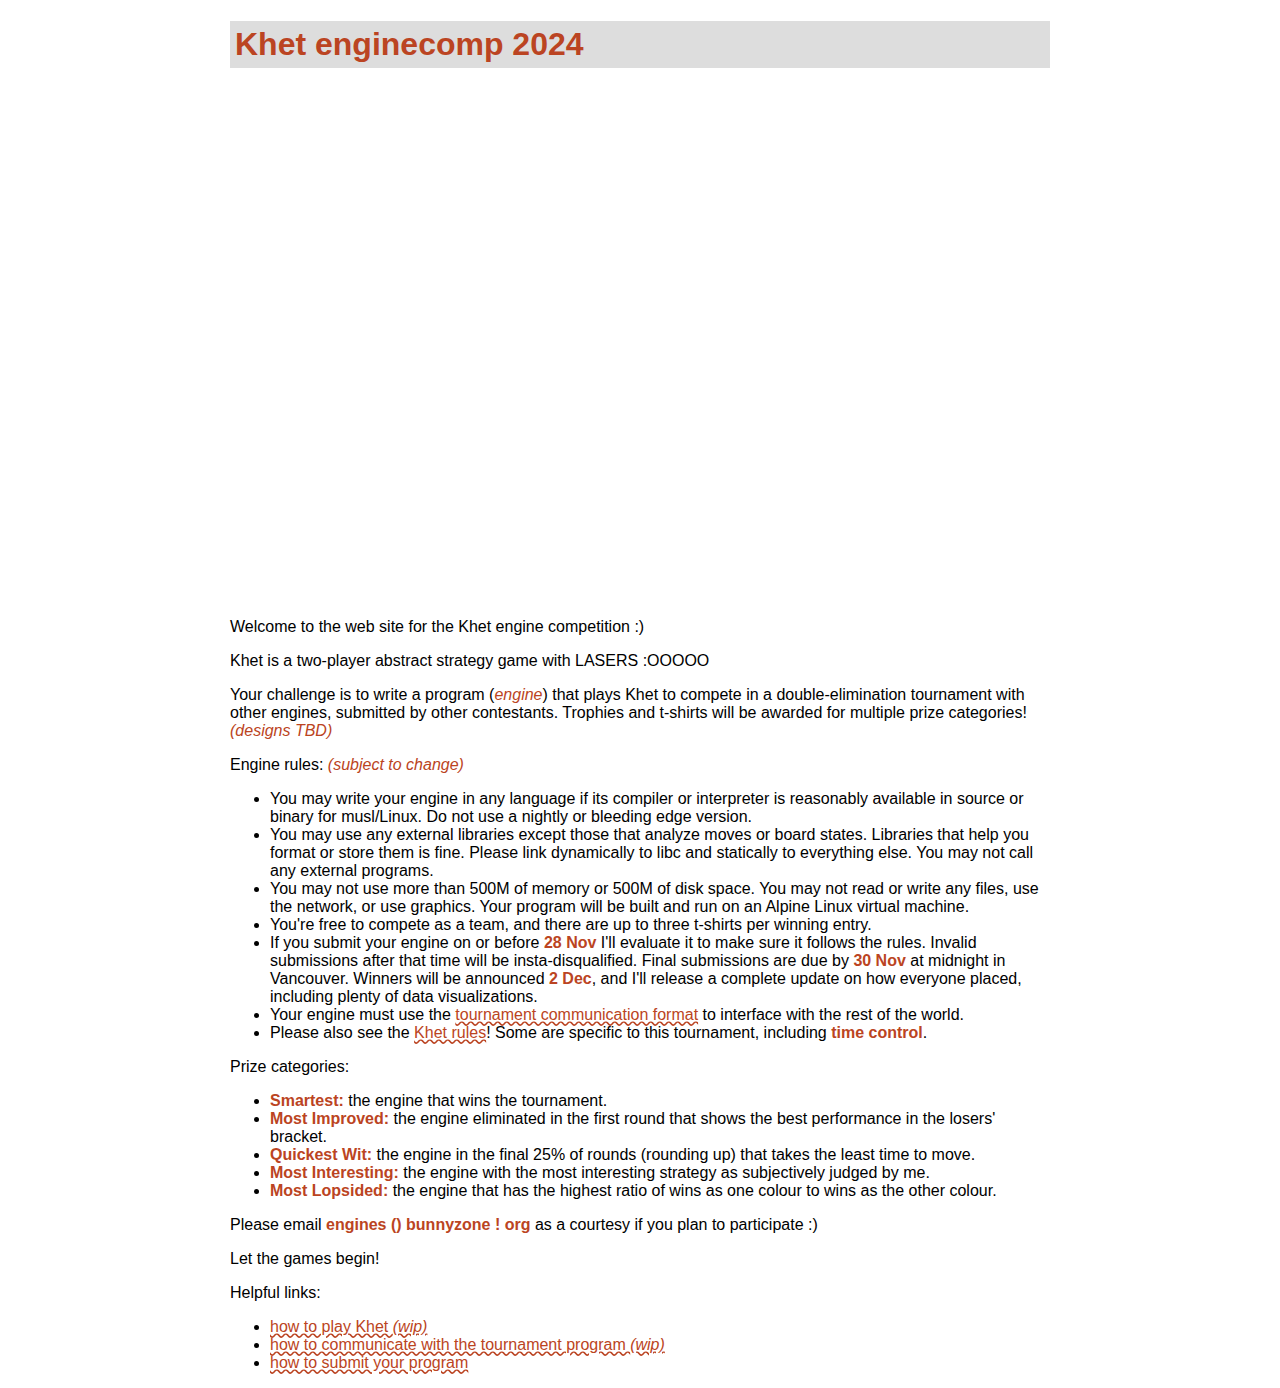
==== enginecomp/index.html @ 95998488 "what the heck" ====
<!DOCTYPE html>
<html>
	<head>
		<meta charset="utf-8">
		<meta name="viewport" content="width=device-width, initial-scale=1">
		<meta name="title" content="Khet enginecomp 2024">
		<meta name="description" content="Write a program to play chess with lasers and also in ancient Egypt">
		<title>enginecomp</title>
		<link rel="stylesheet" href="style.css">
		<script src="game/bot.js"></script>
	</head>
	<body>
		<h1>Khet enginecomp 2024</h1>
		<canvas width="640" height="512" id="botboard"></canvas>
		<p>Welcome to the web site for the Khet engine competition :)</p>
		<p>Khet is a two-player abstract strategy game with LASERS :OOOOO</p>
		<p>Your challenge is to write a program (<i>engine</i>) that plays Khet to compete in a double-elimination tournament with other engines, submitted by other contestants. Trophies and t-shirts will be awarded for multiple prize categories! <i>(designs TBD)</i></p>
		<p>Engine rules: <i>(subject to change)</i></p>
		<ul>
			<li>You may write your engine in any language if its compiler or interpreter is reasonably available in source or binary for musl/Linux. Do not use a nightly or bleeding edge version.</li>
			<li>You may use any external libraries except those that analyze moves or board states. Libraries that help you format or store them is fine. Please link dynamically to libc and statically to everything else. You may not call any external programs.</li>
			<li>You may not use more than 500M of memory or 500M of disk space. You may not read or write any files, use the network, or use graphics. Your program will be built and run on an Alpine Linux virtual machine.</li>
			<li>You're free to compete as a team, and there are up to three t-shirts per winning entry.</li>
			<li>If you submit your engine on or before <b>28 Nov</b> I'll evaluate it to make sure it follows the rules. Invalid submissions after that time will be insta-disqualified. Final submissions are due by <b>30 Nov</b> at midnight in Vancouver. Winners will be announced <b>2 Dec</b>, and I'll release a complete update on how everyone placed, including plenty of data visualizations.</li>
			<li>Your engine must use the <a href="format.html">tournament communication format</a> to interface with the rest of the world.</li>
			<li>Please also see the <a href="khet.html">Khet rules</a>! Some are specific to this tournament, including <b>time control</b>.</li>
		</ul>
		<p>Prize categories:</p>
		<ul>
			<li><b>Smartest:</b> the engine that wins the tournament.</li>
			<li><b>Most Improved:</b> the engine eliminated in the first round that shows the best performance in the losers' bracket.</li>
			<li><b>Quickest Wit:</b> the engine in the final 25% of rounds (rounding up) that takes the least time to move.</li>
			<li><b>Most Interesting:</b> the engine with the most interesting strategy as subjectively judged by me.</li>
			<li><b>Most Lopsided:</b> the engine that has the highest ratio of wins as one colour to wins as the other colour.</li>
		</ul>
		<p>Please email <b><nobr>engines&nbsp;()&nbsp;bunnyzone&nbsp;!&nbsp;org</nobr></b> as a courtesy if you plan to participate :)</p>
		<p>Let the games begin!</p>
		<p>Helpful links:</p>
		<ul>
			<li><a href="khet.html">how to play Khet <i>(wip)</i></a></li>
			<li><a href="format.html">how to communicate with the tournament program <i>(wip)</i></a></li>
			<li><a href="submit.html">how to submit your program</a></li>
		</ul>
	</body>
</html>
---- enginecomp/style.css ----
/*
000
ddd
fff
b99 b75 b42
9ab 59b 27b
*/

body {
  max-width: 820px;
  margin: auto;
  font-family: "Arial", sans-serif;
  padding: 0 20px;
}

a, i, b, h1, h2, h3, code {
  color: #b42;
}

a {
  text-decoration-style: wavy;
}

h1, h2, h3 {
  background-color: #ddd;
  padding: 5px;
}

code {
  font-family: "Fira Code", monospace;
}

::selection {
  background-color: #ddd;
}

h1::selection, h2::selection, h3::selection {
  background-color: #fff;
}

img, canvas {
  display: block;
  margin: auto;
  max-width: 100%;
}

figcaption {
  text-align: center;
}
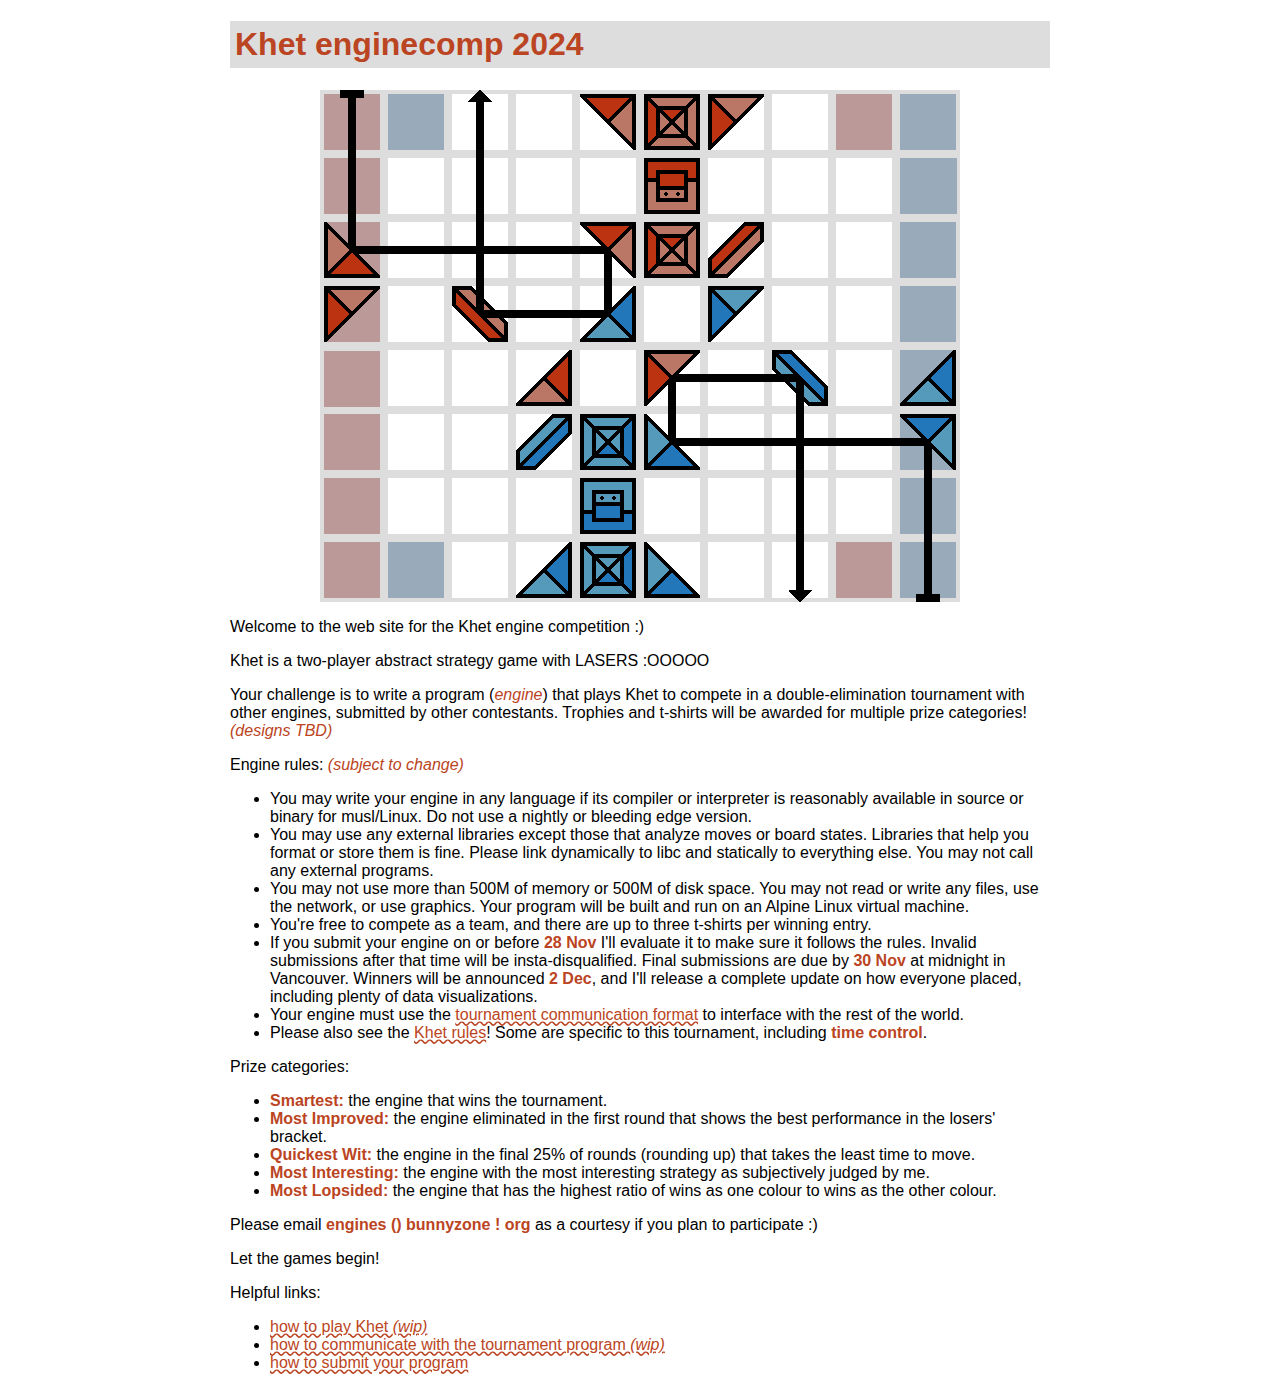
==== commit 3a726934: "khet: pause js" ====
--- a/enginecomp/index.html
+++ b/enginecomp/index.html
@@ -7,11 +7,16 @@
 		<meta name="description" content="Write a program to play chess with lasers and also in ancient Egypt">
 		<title>enginecomp</title>
 		<link rel="stylesheet" href="style.css">
+		<!--
 		<script src="game/bot.js"></script>
+		-->
 	</head>
 	<body>
 		<h1>Khet enginecomp 2024</h1>
+		<!--
 		<canvas width="640" height="512" id="botboard"></canvas>
+		-->
+		<img src="art/dynasty.png">
 		<p>Welcome to the web site for the Khet engine competition :)</p>
 		<p>Khet is a two-player abstract strategy game with LASERS :OOOOO</p>
 		<p>Your challenge is to write a program (<i>engine</i>) that plays Khet to compete in a double-elimination tournament with other engines, submitted by other contestants. Trophies and t-shirts will be awarded for multiple prize categories! <i>(designs TBD)</i></p>
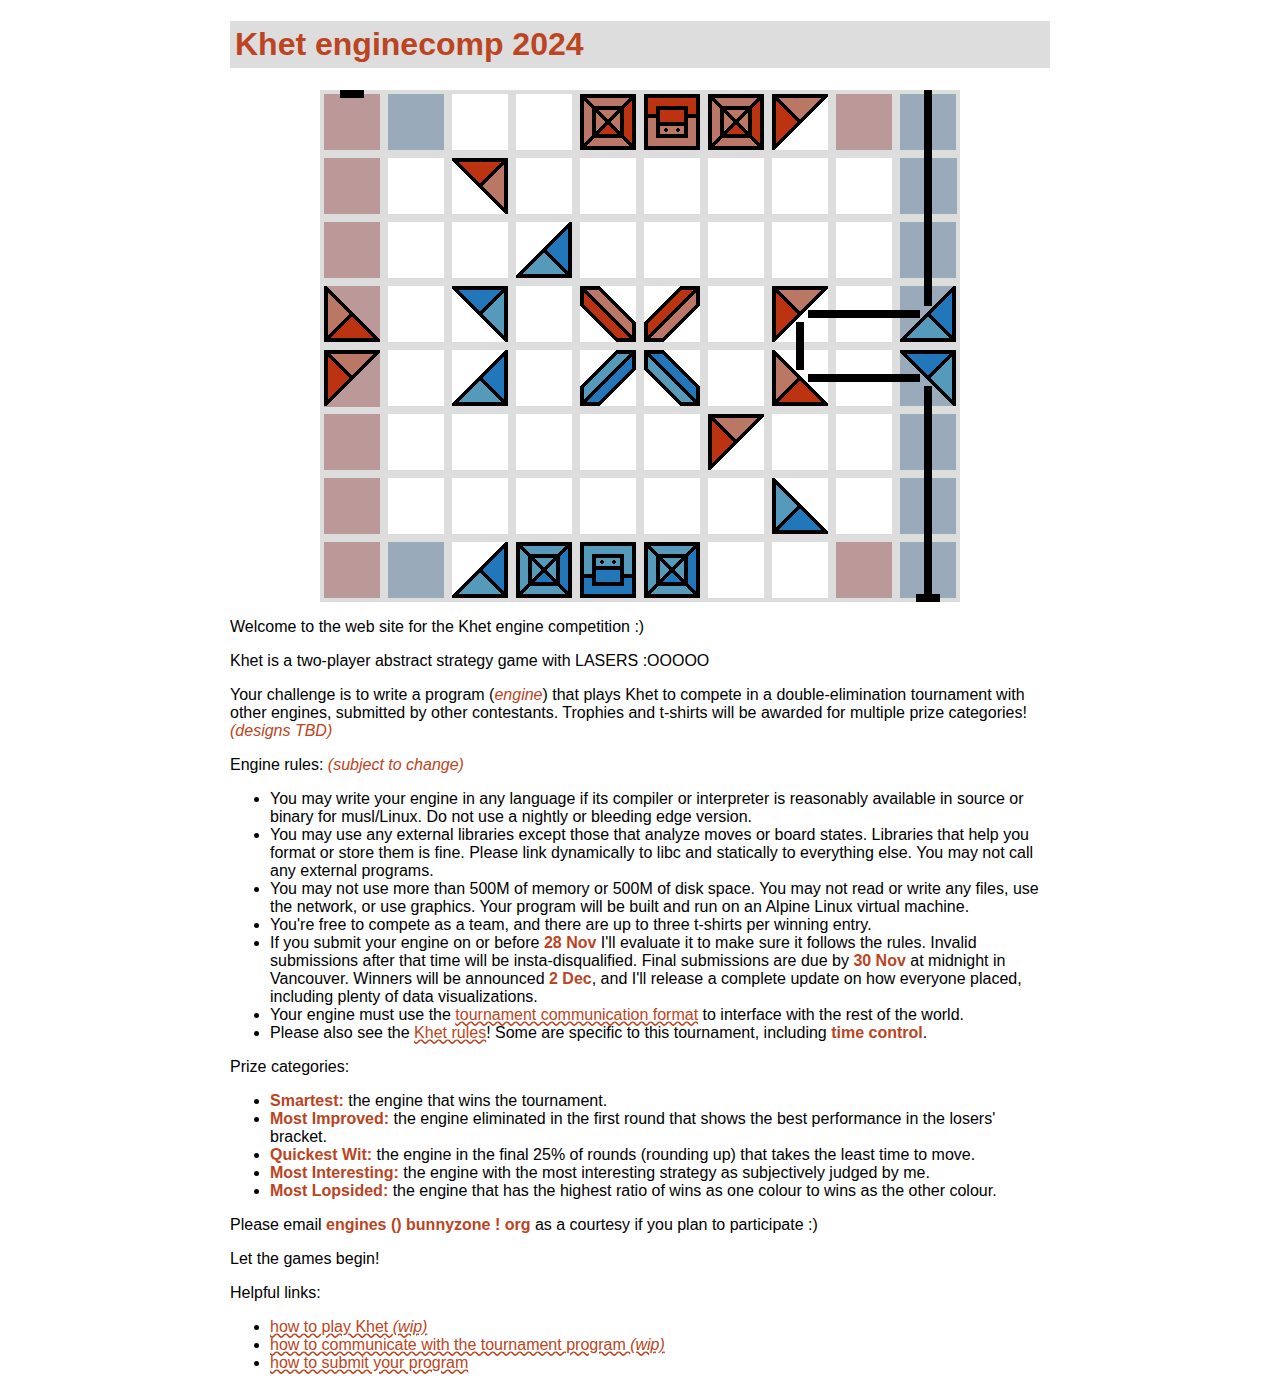
==== commit 81e66d76: "minor revisions" ====
--- a/enginecomp/index.html
+++ b/enginecomp/index.html
@@ -7,16 +7,11 @@
 		<meta name="description" content="Write a program to play chess with lasers and also in ancient Egypt">
 		<title>enginecomp</title>
 		<link rel="stylesheet" href="style.css">
-		<!--
 		<script src="game/bot.js"></script>
-		-->
 	</head>
 	<body>
 		<h1>Khet enginecomp 2024</h1>
-		<!--
 		<canvas width="640" height="512" id="botboard"></canvas>
-		-->
-		<img src="art/dynasty.png">
 		<p>Welcome to the web site for the Khet engine competition :)</p>
 		<p>Khet is a two-player abstract strategy game with LASERS :OOOOO</p>
 		<p>Your challenge is to write a program (<i>engine</i>) that plays Khet to compete in a double-elimination tournament with other engines, submitted by other contestants. Trophies and t-shirts will be awarded for multiple prize categories! <i>(designs TBD)</i></p>
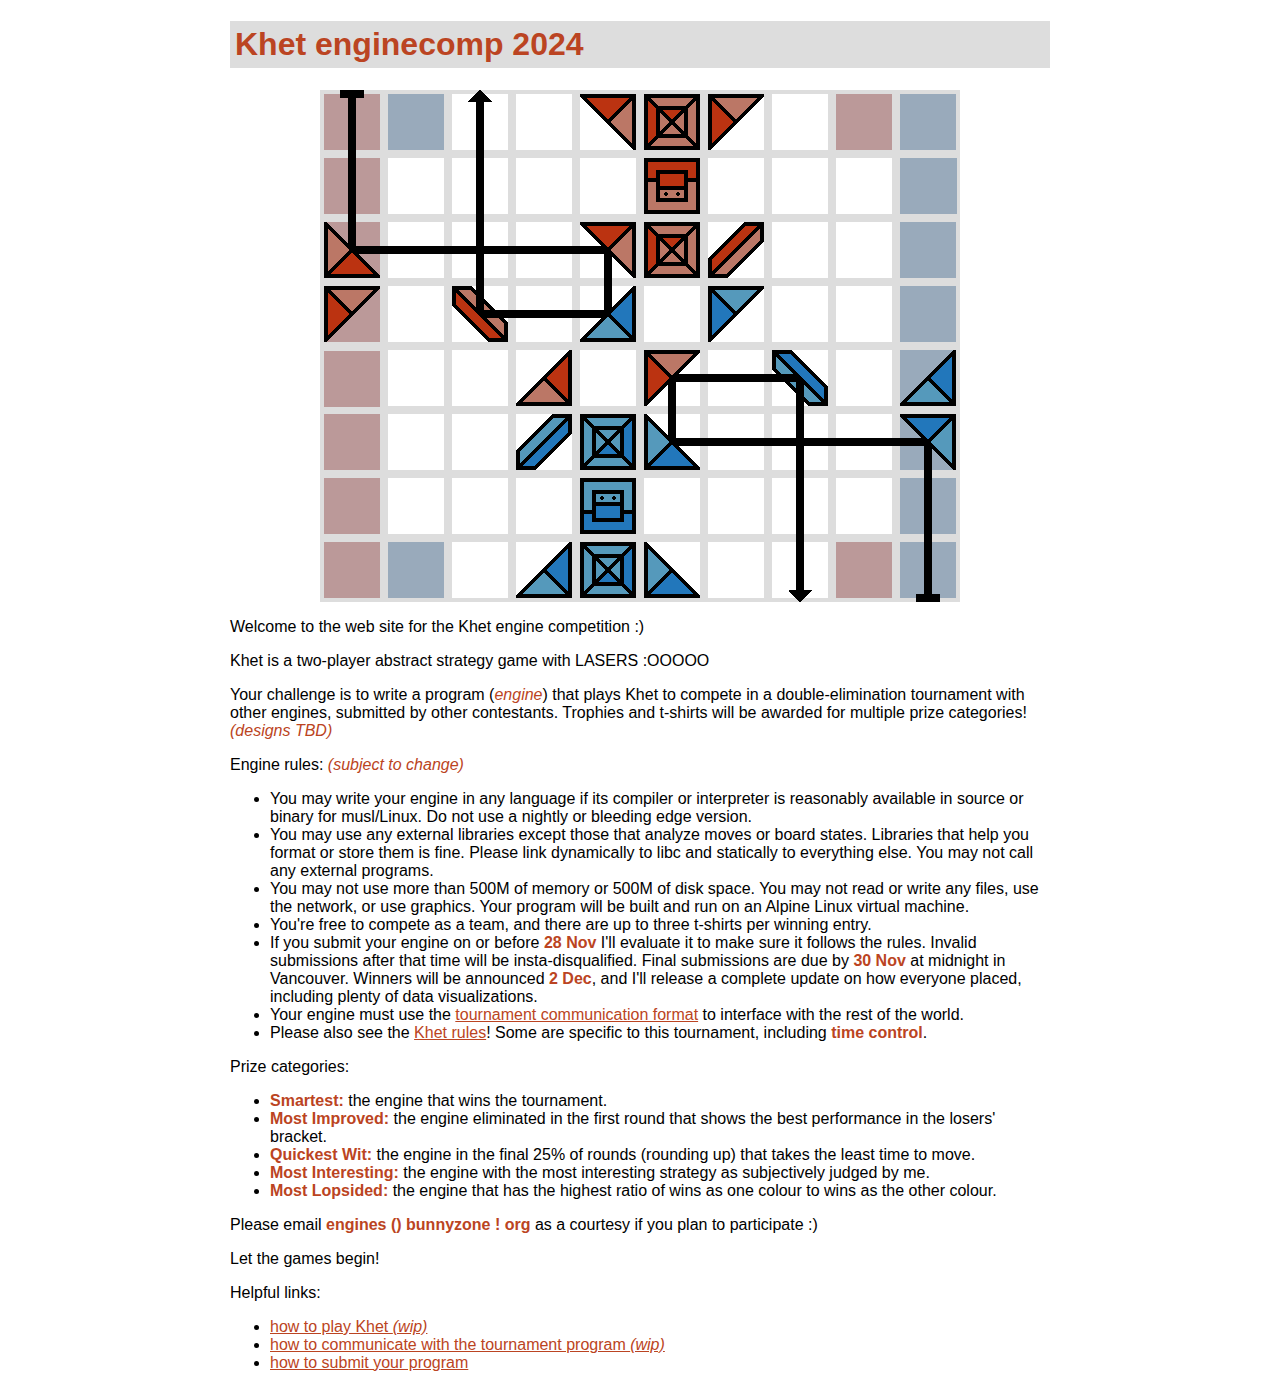
==== commit b5e5cefe: "kill bot" ====
--- a/enginecomp/index.html
+++ b/enginecomp/index.html
@@ -11,7 +11,7 @@
 	</head>
 	<body>
 		<h1>Khet enginecomp 2024</h1>
-		<canvas width="640" height="512" id="botboard"></canvas>
+		<img src="art/dynasty.png">
 		<p>Welcome to the web site for the Khet engine competition :)</p>
 		<p>Khet is a two-player abstract strategy game with LASERS :OOOOO</p>
 		<p>Your challenge is to write a program (<i>engine</i>) that plays Khet to compete in a double-elimination tournament with other engines, submitted by other contestants. Trophies and t-shirts will be awarded for multiple prize categories! <i>(designs TBD)</i></p>
--- a/enginecomp/style.css
+++ b/enginecomp/style.css
@@ -15,10 +15,6 @@
 
 a, i, b, h1, h2, h3, code {
   color: #b42;
-}
-
-a {
-  text-decoration-style: wavy;
 }
 
 h1, h2, h3 {
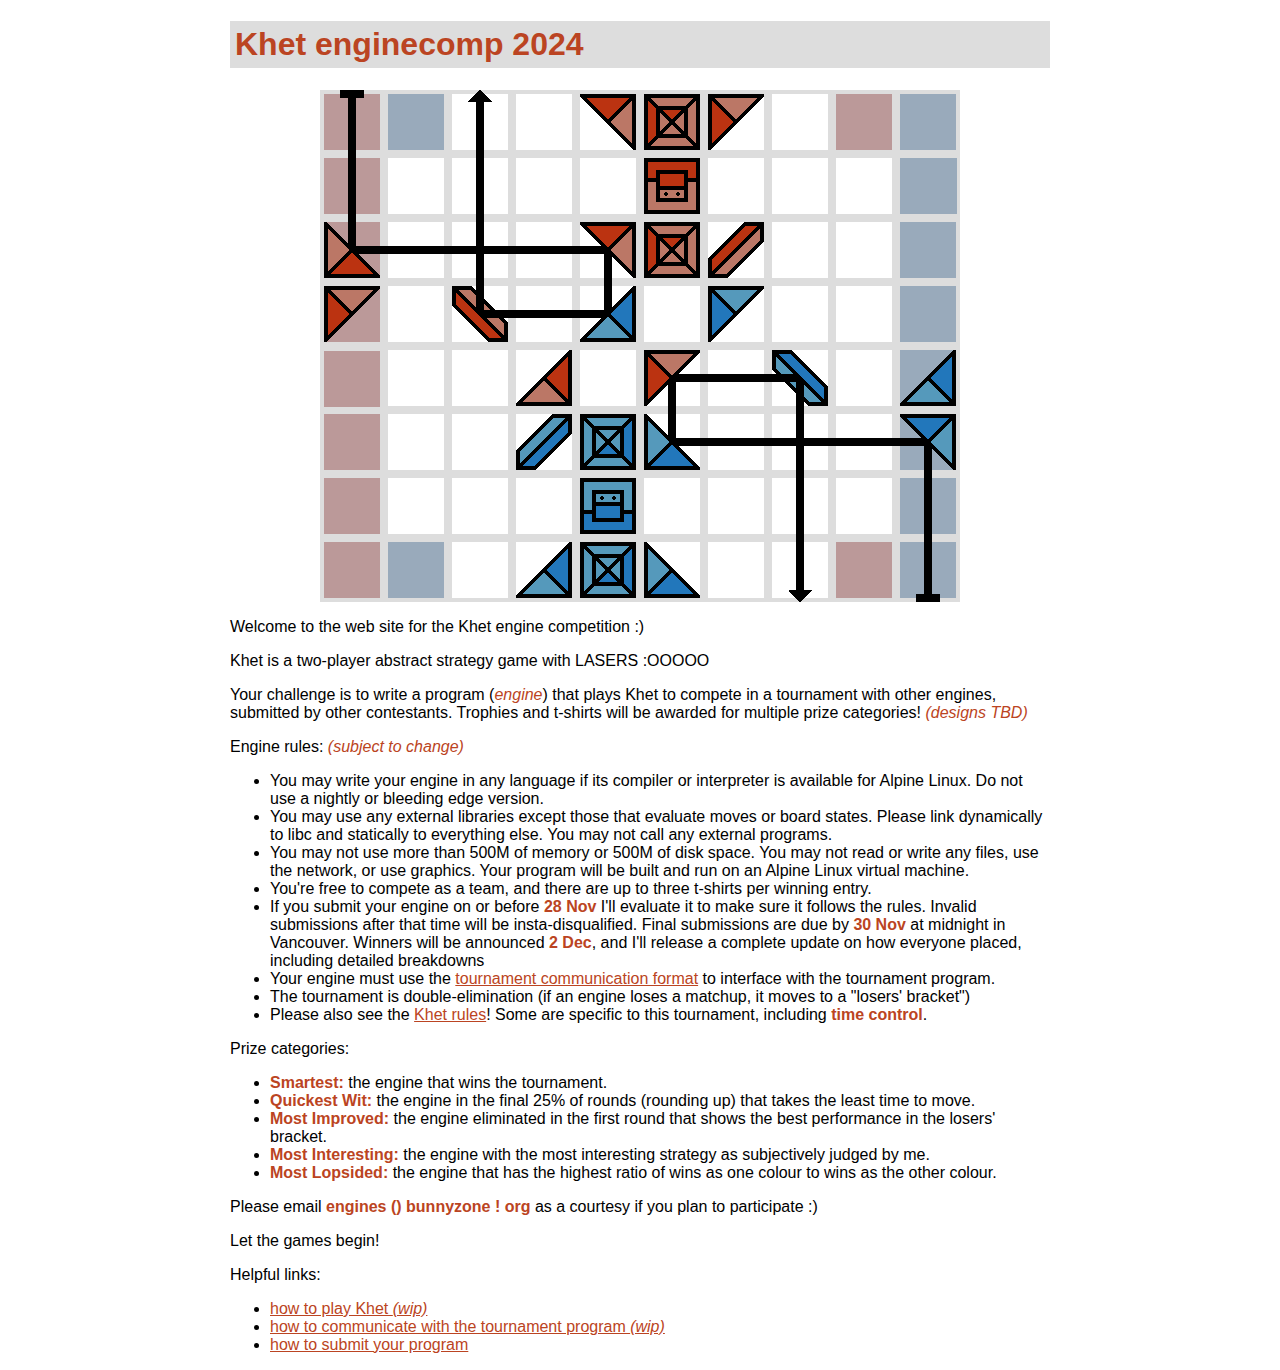
==== commit c60606a8: "word choice" ====
--- a/enginecomp/index.html
+++ b/enginecomp/index.html
@@ -14,22 +14,23 @@
 		<img src="art/dynasty.png">
 		<p>Welcome to the web site for the Khet engine competition :)</p>
 		<p>Khet is a two-player abstract strategy game with LASERS :OOOOO</p>
-		<p>Your challenge is to write a program (<i>engine</i>) that plays Khet to compete in a double-elimination tournament with other engines, submitted by other contestants. Trophies and t-shirts will be awarded for multiple prize categories! <i>(designs TBD)</i></p>
+		<p>Your challenge is to write a program (<i>engine</i>) that plays Khet to compete in a tournament with other engines, submitted by other contestants. Trophies and t-shirts will be awarded for multiple prize categories! <i>(designs TBD)</i></p>
 		<p>Engine rules: <i>(subject to change)</i></p>
 		<ul>
-			<li>You may write your engine in any language if its compiler or interpreter is reasonably available in source or binary for musl/Linux. Do not use a nightly or bleeding edge version.</li>
-			<li>You may use any external libraries except those that analyze moves or board states. Libraries that help you format or store them is fine. Please link dynamically to libc and statically to everything else. You may not call any external programs.</li>
+			<li>You may write your engine in any language if its compiler or interpreter is available for Alpine Linux. Do not use a nightly or bleeding edge version.</li>
+			<li>You may use any external libraries except those that evaluate moves or board states. Please link dynamically to libc and statically to everything else. You may not call any external programs.</li>
 			<li>You may not use more than 500M of memory or 500M of disk space. You may not read or write any files, use the network, or use graphics. Your program will be built and run on an Alpine Linux virtual machine.</li>
 			<li>You're free to compete as a team, and there are up to three t-shirts per winning entry.</li>
-			<li>If you submit your engine on or before <b>28 Nov</b> I'll evaluate it to make sure it follows the rules. Invalid submissions after that time will be insta-disqualified. Final submissions are due by <b>30 Nov</b> at midnight in Vancouver. Winners will be announced <b>2 Dec</b>, and I'll release a complete update on how everyone placed, including plenty of data visualizations.</li>
-			<li>Your engine must use the <a href="format.html">tournament communication format</a> to interface with the rest of the world.</li>
+			<li>If you submit your engine on or before <b>28 Nov</b> I'll evaluate it to make sure it follows the rules. Invalid submissions after that time will be insta-disqualified. Final submissions are due by <b>30 Nov</b> at midnight in Vancouver. Winners will be announced <b>2 Dec</b>, and I'll release a complete update on how everyone placed, including detailed breakdowns</li>
+			<li>Your engine must use the <a href="format.html">tournament communication format</a> to interface with the tournament program.</li>
+			<li>The tournament is double-elimination (if an engine loses a matchup, it moves to a "losers' bracket")</li>
 			<li>Please also see the <a href="khet.html">Khet rules</a>! Some are specific to this tournament, including <b>time control</b>.</li>
 		</ul>
 		<p>Prize categories:</p>
 		<ul>
 			<li><b>Smartest:</b> the engine that wins the tournament.</li>
+			<li><b>Quickest Wit:</b> the engine in the final 25% of rounds (rounding up) that takes the least time to move.</li>
 			<li><b>Most Improved:</b> the engine eliminated in the first round that shows the best performance in the losers' bracket.</li>
-			<li><b>Quickest Wit:</b> the engine in the final 25% of rounds (rounding up) that takes the least time to move.</li>
 			<li><b>Most Interesting:</b> the engine with the most interesting strategy as subjectively judged by me.</li>
 			<li><b>Most Lopsided:</b> the engine that has the highest ratio of wins as one colour to wins as the other colour.</li>
 		</ul>
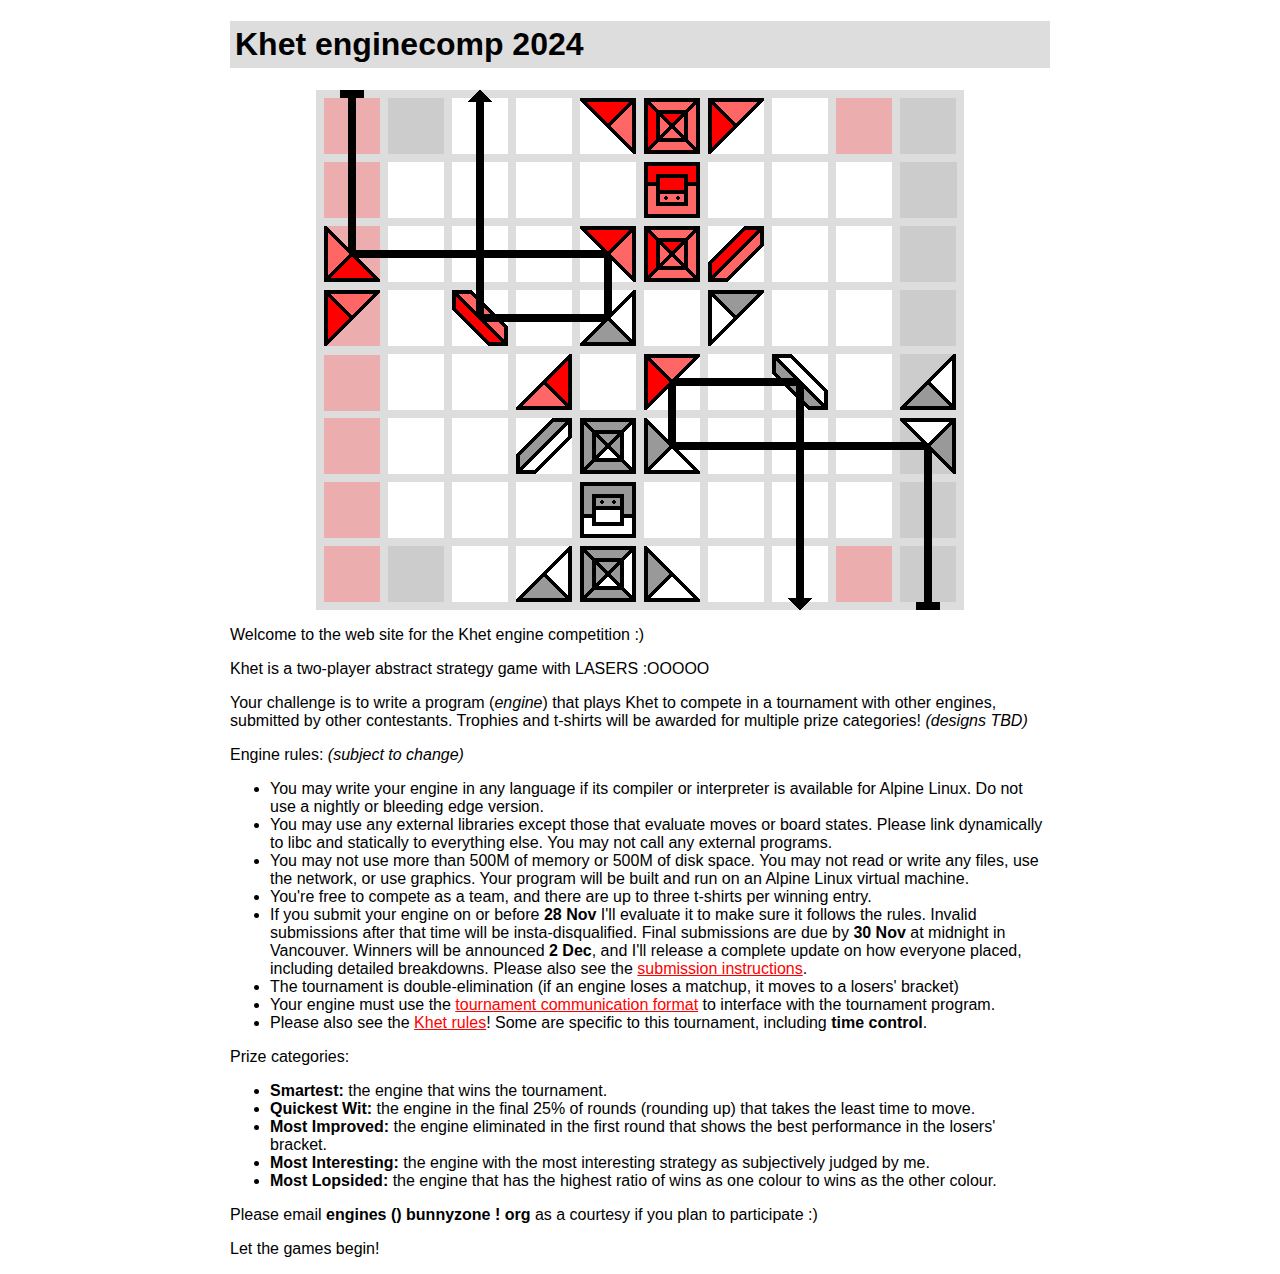
==== commit 5f1341a4: "fluff" ====
--- a/enginecomp/index.html
+++ b/enginecomp/index.html
@@ -21,9 +21,9 @@
 			<li>You may use any external libraries except those that evaluate moves or board states. Please link dynamically to libc and statically to everything else. You may not call any external programs.</li>
 			<li>You may not use more than 500M of memory or 500M of disk space. You may not read or write any files, use the network, or use graphics. Your program will be built and run on an Alpine Linux virtual machine.</li>
 			<li>You're free to compete as a team, and there are up to three t-shirts per winning entry.</li>
-			<li>If you submit your engine on or before <b>28 Nov</b> I'll evaluate it to make sure it follows the rules. Invalid submissions after that time will be insta-disqualified. Final submissions are due by <b>30 Nov</b> at midnight in Vancouver. Winners will be announced <b>2 Dec</b>, and I'll release a complete update on how everyone placed, including detailed breakdowns</li>
+			<li>If you submit your engine on or before <b>28 Nov</b> I'll evaluate it to make sure it follows the rules. Invalid submissions after that time will be insta-disqualified. Final submissions are due by <b>30 Nov</b> at midnight in Vancouver. Winners will be announced <b>2 Dec</b>, and I'll release a complete update on how everyone placed, including detailed breakdowns. Please also see the <a href="submit.html">submission instructions</a>.</li>
+			<li>The tournament is double-elimination (if an engine loses a matchup, it moves to a losers' bracket)</li>
 			<li>Your engine must use the <a href="format.html">tournament communication format</a> to interface with the tournament program.</li>
-			<li>The tournament is double-elimination (if an engine loses a matchup, it moves to a "losers' bracket")</li>
 			<li>Please also see the <a href="khet.html">Khet rules</a>! Some are specific to this tournament, including <b>time control</b>.</li>
 		</ul>
 		<p>Prize categories:</p>
@@ -36,11 +36,5 @@
 		</ul>
 		<p>Please email <b><nobr>engines&nbsp;()&nbsp;bunnyzone&nbsp;!&nbsp;org</nobr></b> as a courtesy if you plan to participate :)</p>
 		<p>Let the games begin!</p>
-		<p>Helpful links:</p>
-		<ul>
-			<li><a href="khet.html">how to play Khet <i>(wip)</i></a></li>
-			<li><a href="format.html">how to communicate with the tournament program <i>(wip)</i></a></li>
-			<li><a href="submit.html">how to submit your program</a></li>
-		</ul>
 	</body>
 </html>
--- a/enginecomp/style.css
+++ b/enginecomp/style.css
@@ -1,20 +1,8 @@
-/*
-000
-ddd
-fff
-b99 b75 b42
-9ab 59b 27b
-*/
-
 body {
   max-width: 820px;
   margin: auto;
   font-family: "Arial", sans-serif;
   padding: 0 20px;
-}
-
-a, i, b, h1, h2, h3, code {
-  color: #b42;
 }
 
 h1, h2, h3 {
@@ -26,12 +14,13 @@
   font-family: "Fira Code", monospace;
 }
 
-::selection {
-  background-color: #ddd;
+a {
+  color: #f00;
 }
 
-h1::selection, h2::selection, h3::selection {
-  background-color: #fff;
+::selection {
+  background-color: #000;
+  color: #fff;
 }
 
 img, canvas {
@@ -43,3 +32,9 @@
 figcaption {
   text-align: center;
 }
+
+code {
+  font-family: "Fira Code", monospace;
+  background-color: #ddd;
+  padding: 0 4px;
+}
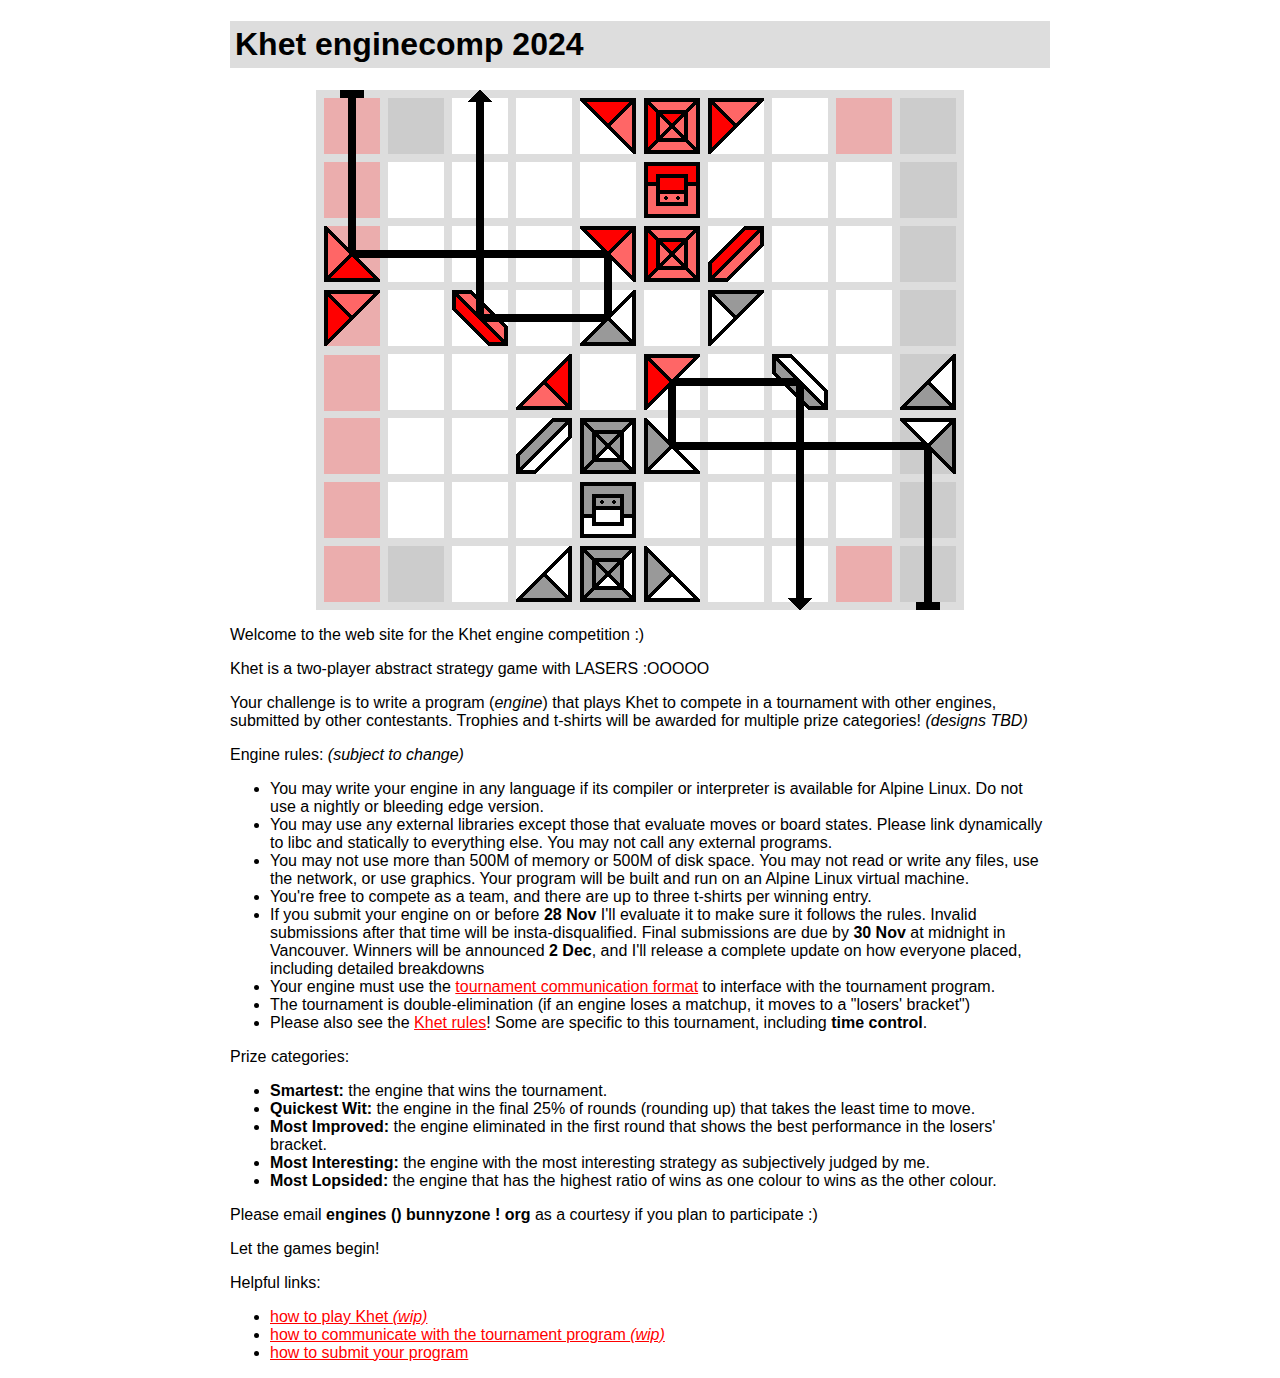
==== commit bdb8ff95: "Revert "fluff"" ====
--- a/enginecomp/index.html
+++ b/enginecomp/index.html
@@ -21,9 +21,9 @@
 			<li>You may use any external libraries except those that evaluate moves or board states. Please link dynamically to libc and statically to everything else. You may not call any external programs.</li>
 			<li>You may not use more than 500M of memory or 500M of disk space. You may not read or write any files, use the network, or use graphics. Your program will be built and run on an Alpine Linux virtual machine.</li>
 			<li>You're free to compete as a team, and there are up to three t-shirts per winning entry.</li>
-			<li>If you submit your engine on or before <b>28 Nov</b> I'll evaluate it to make sure it follows the rules. Invalid submissions after that time will be insta-disqualified. Final submissions are due by <b>30 Nov</b> at midnight in Vancouver. Winners will be announced <b>2 Dec</b>, and I'll release a complete update on how everyone placed, including detailed breakdowns. Please also see the <a href="submit.html">submission instructions</a>.</li>
-			<li>The tournament is double-elimination (if an engine loses a matchup, it moves to a losers' bracket)</li>
+			<li>If you submit your engine on or before <b>28 Nov</b> I'll evaluate it to make sure it follows the rules. Invalid submissions after that time will be insta-disqualified. Final submissions are due by <b>30 Nov</b> at midnight in Vancouver. Winners will be announced <b>2 Dec</b>, and I'll release a complete update on how everyone placed, including detailed breakdowns</li>
 			<li>Your engine must use the <a href="format.html">tournament communication format</a> to interface with the tournament program.</li>
+			<li>The tournament is double-elimination (if an engine loses a matchup, it moves to a "losers' bracket")</li>
 			<li>Please also see the <a href="khet.html">Khet rules</a>! Some are specific to this tournament, including <b>time control</b>.</li>
 		</ul>
 		<p>Prize categories:</p>
@@ -36,5 +36,11 @@
 		</ul>
 		<p>Please email <b><nobr>engines&nbsp;()&nbsp;bunnyzone&nbsp;!&nbsp;org</nobr></b> as a courtesy if you plan to participate :)</p>
 		<p>Let the games begin!</p>
+		<p>Helpful links:</p>
+		<ul>
+			<li><a href="khet.html">how to play Khet <i>(wip)</i></a></li>
+			<li><a href="format.html">how to communicate with the tournament program <i>(wip)</i></a></li>
+			<li><a href="submit.html">how to submit your program</a></li>
+		</ul>
 	</body>
 </html>
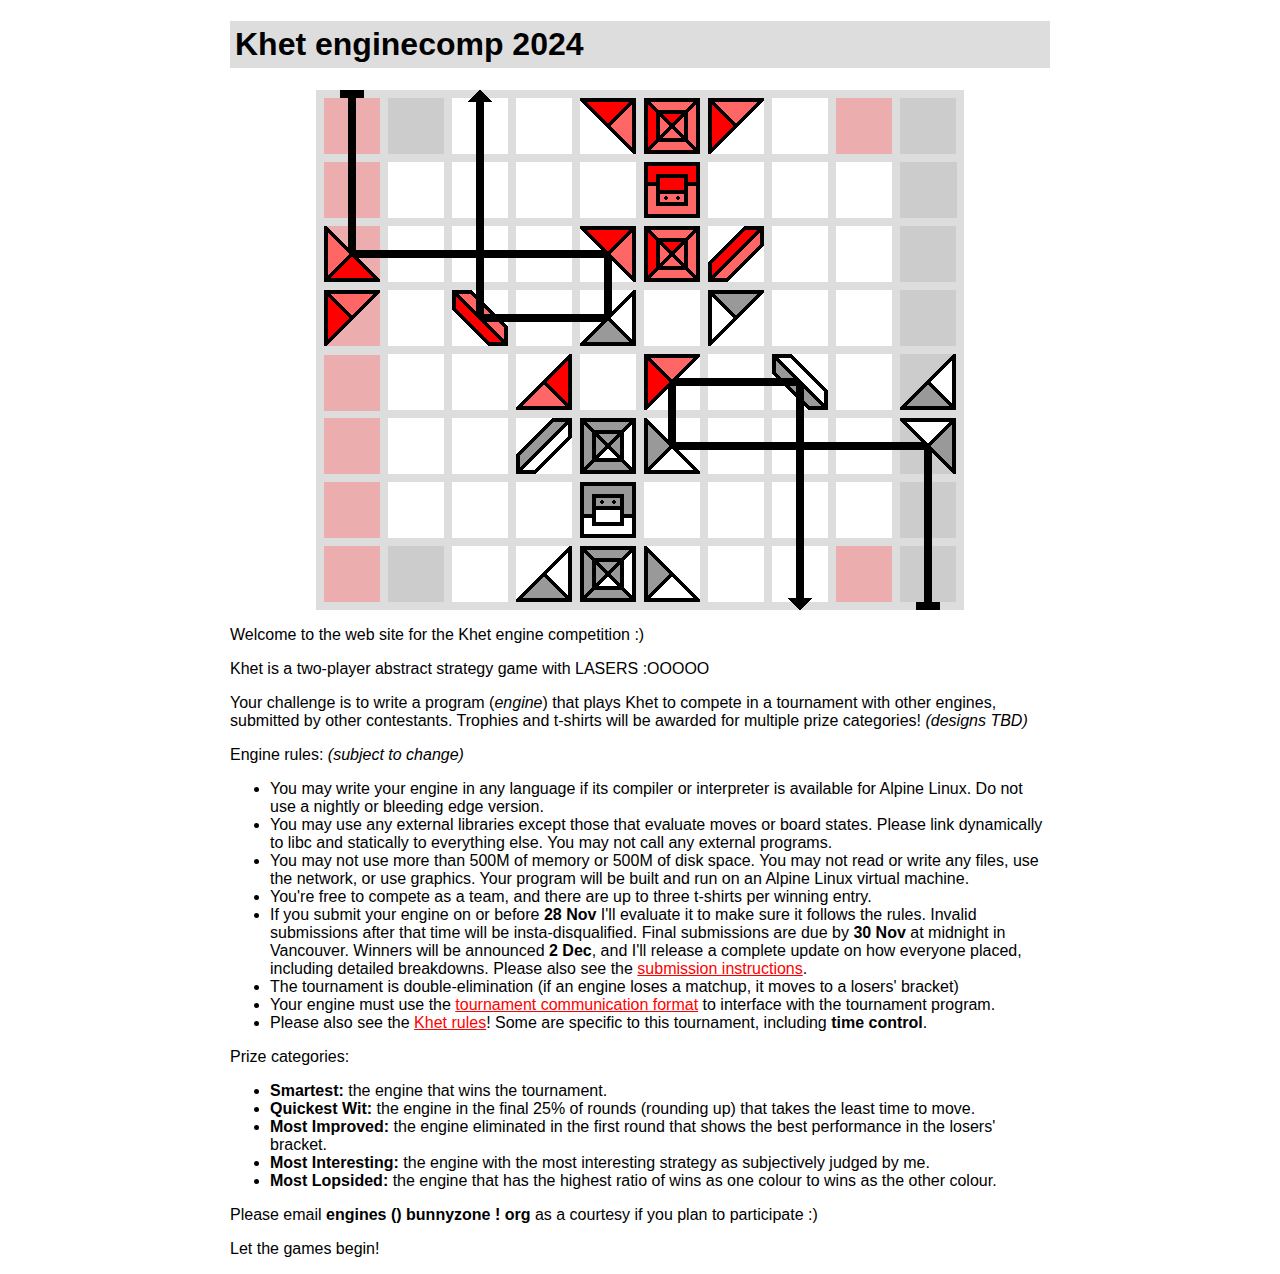
==== commit 2853b0e6: "Reapply "fluff"" ====
--- a/enginecomp/index.html
+++ b/enginecomp/index.html
@@ -21,9 +21,9 @@
 			<li>You may use any external libraries except those that evaluate moves or board states. Please link dynamically to libc and statically to everything else. You may not call any external programs.</li>
 			<li>You may not use more than 500M of memory or 500M of disk space. You may not read or write any files, use the network, or use graphics. Your program will be built and run on an Alpine Linux virtual machine.</li>
 			<li>You're free to compete as a team, and there are up to three t-shirts per winning entry.</li>
-			<li>If you submit your engine on or before <b>28 Nov</b> I'll evaluate it to make sure it follows the rules. Invalid submissions after that time will be insta-disqualified. Final submissions are due by <b>30 Nov</b> at midnight in Vancouver. Winners will be announced <b>2 Dec</b>, and I'll release a complete update on how everyone placed, including detailed breakdowns</li>
+			<li>If you submit your engine on or before <b>28 Nov</b> I'll evaluate it to make sure it follows the rules. Invalid submissions after that time will be insta-disqualified. Final submissions are due by <b>30 Nov</b> at midnight in Vancouver. Winners will be announced <b>2 Dec</b>, and I'll release a complete update on how everyone placed, including detailed breakdowns. Please also see the <a href="submit.html">submission instructions</a>.</li>
+			<li>The tournament is double-elimination (if an engine loses a matchup, it moves to a losers' bracket)</li>
 			<li>Your engine must use the <a href="format.html">tournament communication format</a> to interface with the tournament program.</li>
-			<li>The tournament is double-elimination (if an engine loses a matchup, it moves to a "losers' bracket")</li>
 			<li>Please also see the <a href="khet.html">Khet rules</a>! Some are specific to this tournament, including <b>time control</b>.</li>
 		</ul>
 		<p>Prize categories:</p>
@@ -36,11 +36,5 @@
 		</ul>
 		<p>Please email <b><nobr>engines&nbsp;()&nbsp;bunnyzone&nbsp;!&nbsp;org</nobr></b> as a courtesy if you plan to participate :)</p>
 		<p>Let the games begin!</p>
-		<p>Helpful links:</p>
-		<ul>
-			<li><a href="khet.html">how to play Khet <i>(wip)</i></a></li>
-			<li><a href="format.html">how to communicate with the tournament program <i>(wip)</i></a></li>
-			<li><a href="submit.html">how to submit your program</a></li>
-		</ul>
 	</body>
 </html>
